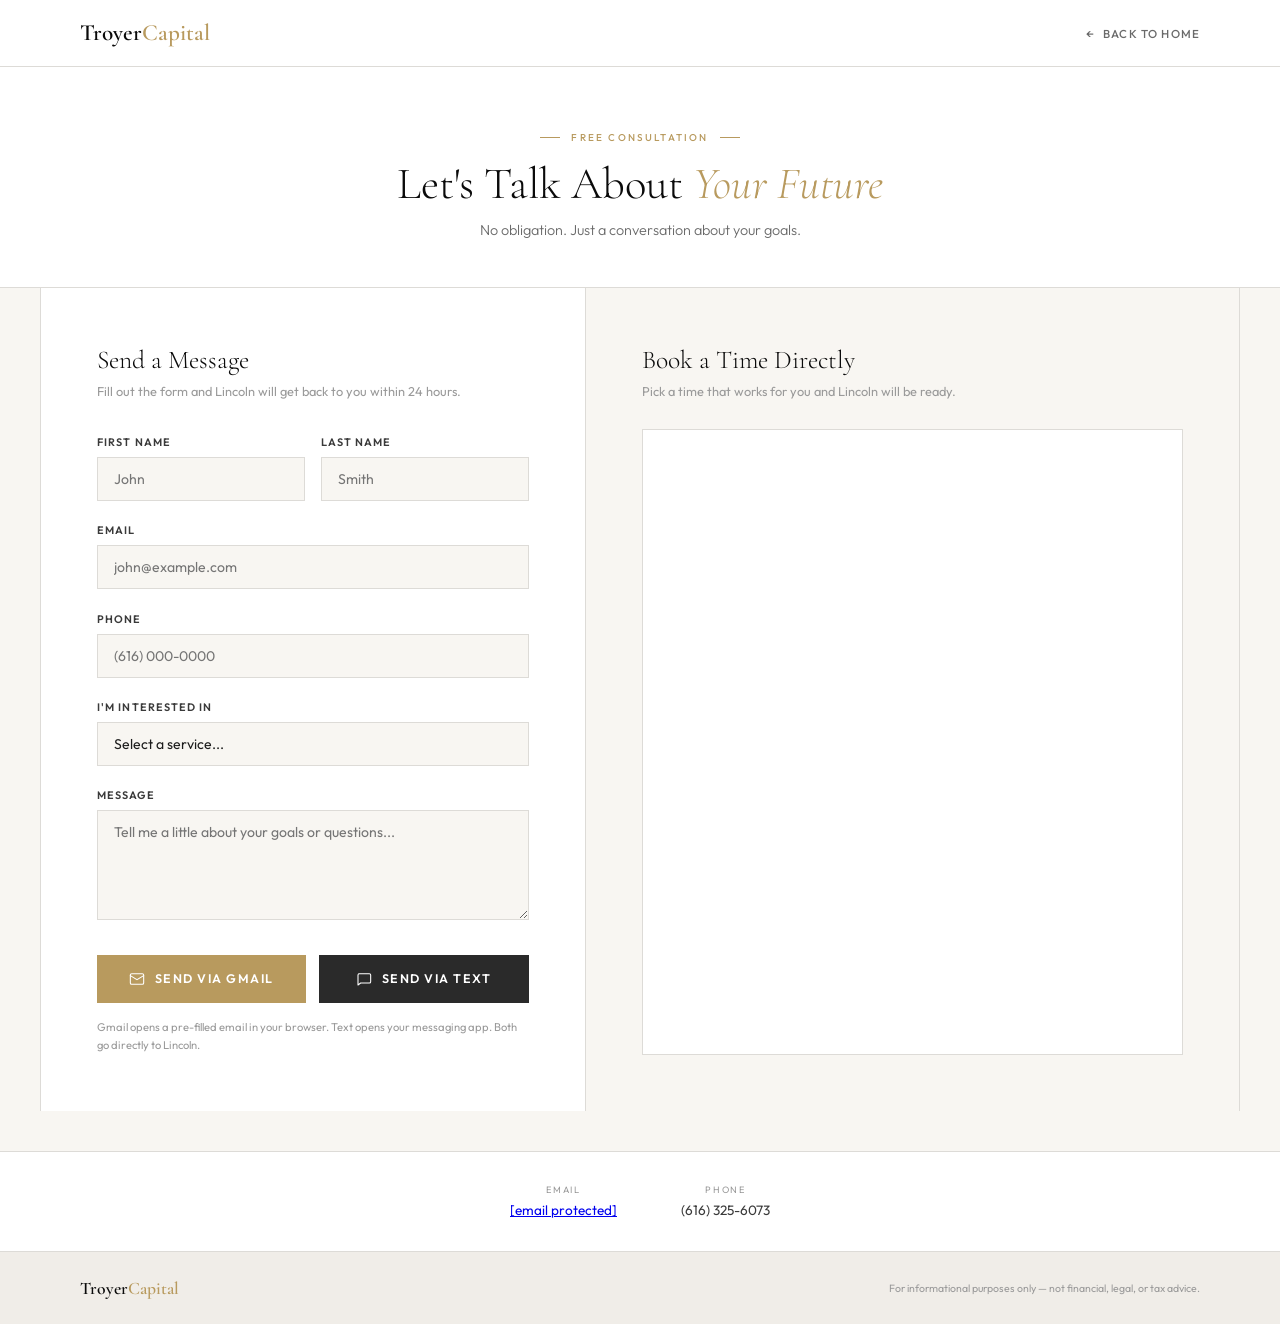
==== booking.html @ 45c7afe8 "Add files via upload" ====
<!DOCTYPE html>
<html lang="en">
<head>
  <meta charset="UTF-8" />
  <meta name="viewport" content="width=device-width, initial-scale=1.0" />
  <title>Book a Consultation | Troyer Capital</title>
  <link href="https://fonts.googleapis.com/css2?family=Cormorant+Garamond:ital,wght@0,300;0,400;0,600;1,300;1,400&family=Outfit:wght@300;400;500;600&display=swap" rel="stylesheet" />
  <style>
    :root {
      --black:  #0a0a0a;
      --ink:    #1c1c1c;
      --dark:   #3a3a3a;
      --mid:    #6a6a6a;
      --light:  #9a9a9a;
      --rule:   #dddbd7;
      --warm:   #f0ede8;
      --cream:  #f8f6f2;
      --white:  #ffffff;
      --gold:   #b89a5e;
      --gold-d: #8a6e3a;
    }
    *, *::before, *::after { box-sizing: border-box; margin: 0; padding: 0; }
    html { scroll-behavior: smooth; }
    body { font-family: 'Outfit', sans-serif; background: var(--cream); color: var(--ink); min-height: 100vh; }

    /* NAV */
    nav {
      display: flex; align-items: center; justify-content: space-between;
      padding: 1.2rem 5rem;
      background: var(--white); border-bottom: 1px solid var(--rule);
    }
    .nav-logo { font-family: 'Cormorant Garamond', serif; font-size: 1.45rem; font-weight: 600; color: var(--black); text-decoration: none; }
    .nav-logo span { color: var(--gold); }
    .nav-back { font-size: 0.72rem; font-weight: 500; letter-spacing: 0.1em; text-transform: uppercase; color: var(--mid); text-decoration: none; display: flex; align-items: center; gap: 0.5rem; transition: color 0.2s; }
    .nav-back:hover { color: var(--gold); }
    .nav-back::before { content: '←'; }

    /* HEADER */
    .page-header {
      text-align: center; padding: 4rem 5rem 3rem;
      border-bottom: 1px solid var(--rule); background: var(--white);
    }
    .page-label { font-size: 0.62rem; font-weight: 500; letter-spacing: 0.22em; text-transform: uppercase; color: var(--gold); margin-bottom: 0.8rem; display: flex; align-items: center; justify-content: center; gap: 0.7rem; }
    .page-label::before, .page-label::after { content: ''; width: 20px; height: 1px; background: var(--gold); }
    h1 { font-family: 'Cormorant Garamond', serif; font-size: clamp(2rem, 3.5vw, 3rem); font-weight: 300; color: var(--black); margin-bottom: 0.6rem; }
    h1 em { font-style: italic; color: var(--gold); }
    .page-sub { font-size: 0.9rem; font-weight: 300; color: var(--mid); }

    /* MAIN LAYOUT */
    .main {
      display: grid; grid-template-columns: 1fr 1.2fr;
      gap: 0; max-width: 1200px; margin: 0 auto;
      border-left: 1px solid var(--rule); border-right: 1px solid var(--rule);
    }

    /* FORM SIDE */
    .form-side {
      padding: 3.5rem; background: var(--white);
      border-right: 1px solid var(--rule);
    }
    .form-heading { font-family: 'Cormorant Garamond', serif; font-size: 1.6rem; font-weight: 300; color: var(--black); margin-bottom: 0.4rem; }
    .form-sub { font-size: 0.8rem; color: var(--light); line-height: 1.7; margin-bottom: 2rem; }

    .form-group { margin-bottom: 1.4rem; }
    .form-group label { display: block; font-size: 0.68rem; font-weight: 600; letter-spacing: 0.1em; text-transform: uppercase; color: var(--dark); margin-bottom: 0.5rem; }
    .form-group input,
    .form-group select,
    .form-group textarea {
      width: 100%; padding: 0.75rem 1rem;
      border: 1px solid var(--rule); background: var(--cream);
      font-family: 'Outfit', sans-serif; font-size: 0.88rem; color: var(--ink);
      outline: none; transition: border-color 0.2s;
      appearance: none;
    }
    .form-group input:focus,
    .form-group select:focus,
    .form-group textarea:focus { border-color: var(--gold); background: var(--white); }
    .form-group textarea { resize: vertical; min-height: 110px; }
    .form-row { display: grid; grid-template-columns: 1fr 1fr; gap: 1rem; }

    .submit-btn {
      width: 100%; padding: 1rem;
      background: var(--gold); color: var(--white);
      font-family: 'Outfit', sans-serif; font-size: 0.78rem;
      font-weight: 600; letter-spacing: 0.12em; text-transform: uppercase;
      border: none; cursor: pointer; transition: background 0.2s;
      margin-top: 0.5rem;
    }
    .submit-btn:hover { background: var(--gold-d); }
    #btn-sms:hover { background: #111 !important; }

    .form-note { font-size: 0.7rem; color: var(--light); margin-top: 1rem; line-height: 1.6; }

    /* SUCCESS STATE */
    .success-msg {
      display: none; text-align: center; padding: 2rem;
      border: 1px solid rgba(184,154,94,0.3); background: rgba(184,154,94,0.05);
    }
    .success-msg .checkmark { font-size: 2rem; color: var(--gold); margin-bottom: 0.8rem; }
    .success-msg h3 { font-family: 'Cormorant Garamond', serif; font-size: 1.4rem; font-weight: 300; color: var(--black); margin-bottom: 0.4rem; }
    .success-msg p { font-size: 0.82rem; color: var(--mid); }

    /* CALENDLY SIDE */
    .calendly-side {
      padding: 3.5rem; background: var(--cream);
      display: flex; flex-direction: column;
    }
    .calendly-heading { font-family: 'Cormorant Garamond', serif; font-size: 1.6rem; font-weight: 300; color: var(--black); margin-bottom: 0.4rem; }
    .calendly-sub { font-size: 0.8rem; color: var(--light); line-height: 1.7; margin-bottom: 1.6rem; }
    .calendly-wrap {
      flex: 1; min-height: 580px;
      border: 1px solid var(--rule); background: var(--white); overflow: hidden;
    }
    .calendly-wrap iframe { width: 100%; height: 100%; min-height: 580px; border: none; }

    /* DIVIDER */
    .or-divider {
      display: flex; align-items: center; gap: 1rem;
      margin: 1.4rem 0; color: var(--light); font-size: 0.72rem; letter-spacing: 0.1em; text-transform: uppercase;
    }
    .or-divider::before, .or-divider::after { content: ''; flex: 1; height: 1px; background: var(--rule); }

    /* CONTACT STRIP */
    .contact-strip {
      margin-top: 2.5rem; padding-top: 2rem; border-top: 1px solid var(--rule);
      display: flex; justify-content: center; gap: 4rem; flex-wrap: wrap;
      background: var(--white); padding: 2rem 5rem;
      border-top: 1px solid var(--rule);
    }
    .c-item { text-align: center; }
    .c-label { font-size: 0.58rem; letter-spacing: 0.18em; text-transform: uppercase; color: var(--light); margin-bottom: 0.4rem; }
    .c-val { font-size: 0.85rem; color: var(--dark); }

    /* FOOTER */
    footer { background: var(--warm); border-top: 1px solid var(--rule); padding: 1.6rem 5rem; display: flex; align-items: center; justify-content: space-between; }
    .f-logo { font-family: 'Cormorant Garamond', serif; font-size: 1.1rem; font-weight: 600; color: var(--black); }
    .f-logo span { color: var(--gold); }
    .f-note { font-size: 0.66rem; color: var(--light); }

    /* RESPONSIVE */
    @media (max-width: 860px) {
      nav, footer { padding: 1.2rem 2rem; }
      .page-header { padding: 3rem 2rem 2rem; }
      .main { grid-template-columns: 1fr; }
      .form-side { border-right: none; border-bottom: 1px solid var(--rule); padding: 2.5rem 2rem; }
      .calendly-side { padding: 2.5rem 2rem; }
      .form-row { grid-template-columns: 1fr; }
      .contact-strip { padding: 2rem; gap: 2rem; }
    }
  </style>
</head>
<body>

  <!-- NAV -->
  <nav>
    <a href="index.html" class="nav-logo">Troyer<span>Capital</span></a>
    <a href="index.html" class="nav-back">Back to Home</a>
  </nav>

  <!-- HEADER -->
  <div class="page-header">
    <div class="page-label">Free Consultation</div>
    <h1>Let's Talk About <em>Your Future</em></h1>
    <p class="page-sub">No obligation. Just a conversation about your goals.</p>
  </div>

  <!-- MAIN -->
  <div class="main">

    <!-- FORM -->
    <div class="form-side">
      <div class="form-heading">Send a Message</div>
      <p class="form-sub">Fill out the form and Lincoln will get back to you within 24 hours.</p>

      <form id="contact-form">
        <div class="form-row">
          <div class="form-group">
            <label>First Name</label>
            <input type="text" name="first_name" placeholder="John" required />
          </div>
          <div class="form-group">
            <label>Last Name</label>
            <input type="text" name="last_name" placeholder="Smith" required />
          </div>
        </div>
        <div class="form-group">
          <label>Email</label>
          <input type="email" name="email" placeholder="john@example.com" required />
        </div>
        <div class="form-group">
          <label>Phone</label>
          <input type="tel" name="phone" placeholder="(616) 000-0000" />
        </div>
        <div class="form-group">
          <label>I'm interested in</label>
          <select name="interest">
            <option value="">Select a service...</option>
            <option>Life Insurance</option>
            <option>Wealth Accumulation</option>
            <option>Retirement Planning</option>
            <option>Fixed Indexed Annuity</option>
            <option>Real Estate</option>
            <option>Debt Management</option>
            <option>Million Dollar Baby / College Fund</option>
            <option>Business Solutions</option>
            <option>Not sure yet</option>
          </select>
        </div>
        <div class="form-group">
          <label>Message</label>
          <textarea name="message" placeholder="Tell me a little about your goals or questions..."></textarea>
        </div>
        <div style="display:grid;grid-template-columns:1fr 1fr;gap:0.8rem;margin-top:0.5rem;">
          <button type="button" id="btn-gmail" class="submit-btn" style="display:flex;align-items:center;justify-content:center;gap:0.6rem;">
            <svg width="16" height="16" viewBox="0 0 24 24" fill="none" xmlns="http://www.w3.org/2000/svg"><rect x="2" y="4" width="20" height="16" rx="2" stroke="white" stroke-width="1.6"/><path d="M2 7L12 13L22 7" stroke="white" stroke-width="1.6" stroke-linecap="round"/></svg>
            Send via Gmail
          </button>
          <button type="button" id="btn-sms" class="submit-btn" style="display:flex;align-items:center;justify-content:center;gap:0.6rem;background:#2a2a2a;">
            <svg width="16" height="16" viewBox="0 0 24 24" fill="none" xmlns="http://www.w3.org/2000/svg"><path d="M4 4h16a2 2 0 0 1 2 2v10a2 2 0 0 1-2 2H7l-4 3V6a2 2 0 0 1 2-2z" stroke="white" stroke-width="1.6" stroke-linejoin="round"/></svg>
            Send via Text
          </button>
        </div>
        <p class="form-note">Gmail opens a pre-filled email in your browser. Text opens your messaging app. Both go directly to Lincoln.</p>
      </form>

      <div class="success-msg" id="success">
        <div class="checkmark">✓</div>
        <h3>Message Sent!</h3>
        <p>Thanks for reaching out. Lincoln will be in touch within 24 hours.</p>
      </div>
    </div>

    <!-- CALENDLY -->
    <div class="calendly-side">
      <div class="calendly-heading">Book a Time Directly</div>
      <p class="calendly-sub">Pick a time that works for you and Lincoln will be ready.</p>
      <div class="calendly-wrap">
        <iframe
          src="https://calendly.com/troyerlincoln/meeting-with-lincoln?embed_domain=troyerlincoln-create.github.io&embed_type=Inline&hide_event_type_details=1&hide_gdpr_banner=1"
          title="Schedule a meeting with Lincoln Troyer">
        </iframe>
      </div>
    </div>

  </div>

  <!-- CONTACT STRIP -->
  <div class="contact-strip">
    <div class="c-item"><div class="c-label">Email</div><div class="c-val"><a href="/cdn-cgi/l/email-protection" class="__cf_email__" data-cfemail="cc98bea3b5a9bea0a5a2afa3a0a28caba1ada5a0e2afa3a1">[email&#160;protected]</a></div></div>
    <div class="c-item"><div class="c-label">Phone</div><div class="c-val">(616) 325-6073</div></div>
  </div>

  <!-- FOOTER -->
  <footer>
    <div class="f-logo">Troyer<span>Capital</span></div>
    <p class="f-note">For informational purposes only — not financial, legal, or tax advice.</p>
  </footer>

  <script data-cfasync="false" src="/cdn-cgi/scripts/5c5dd728/cloudflare-static/email-decode.min.js"></script><script>
    document.getElementById('contact-form').addEventListener('submit', function(e) {
      e.preventDefault();
      const form = this;
      const data = new FormData(form);

      // Send via Formspree — replace YOUR_FORM_ID below after signing up at formspree.io
      fetch('https://formspree.io/f/YOUR_FORM_ID', {
        method: 'POST',
        body: data,
        headers: { 'Accept': 'application/json' }
      }).then(res => {
        if (res.ok) {
          form.style.display = 'none';
          document.getElementById('success').style.display = 'block';
        } else {
          // Fallback: open email client if form service not set up
          const name = data.get('first_name') + ' ' + data.get('last_name');
          const email = data.get('email');
          const phone = data.get('phone') || 'Not provided';
          const interest = data.get('interest') || 'Not specified';
          const message = data.get('message') || '';
          const body = `Name: ${name}%0AEmail: ${email}%0APhone: ${phone}%0AInterest: ${interest}%0A%0AMessage:%0A${message}`;
          window.location.href = `mailto:Troyerlincoln@gmail.com?subject=Consultation Request from ${name}&body=${body}`;
        }
      }).catch(() => {
        // Fallback to mailto
        const name = data.get('first_name') + ' ' + data.get('last_name');
        const email = data.get('email');
        const phone = data.get('phone') || 'Not provided';
        const interest = data.get('interest') || 'Not specified';
        const message = data.get('message') || '';
        const body = `Name: ${name}%0AEmail: ${email}%0AP
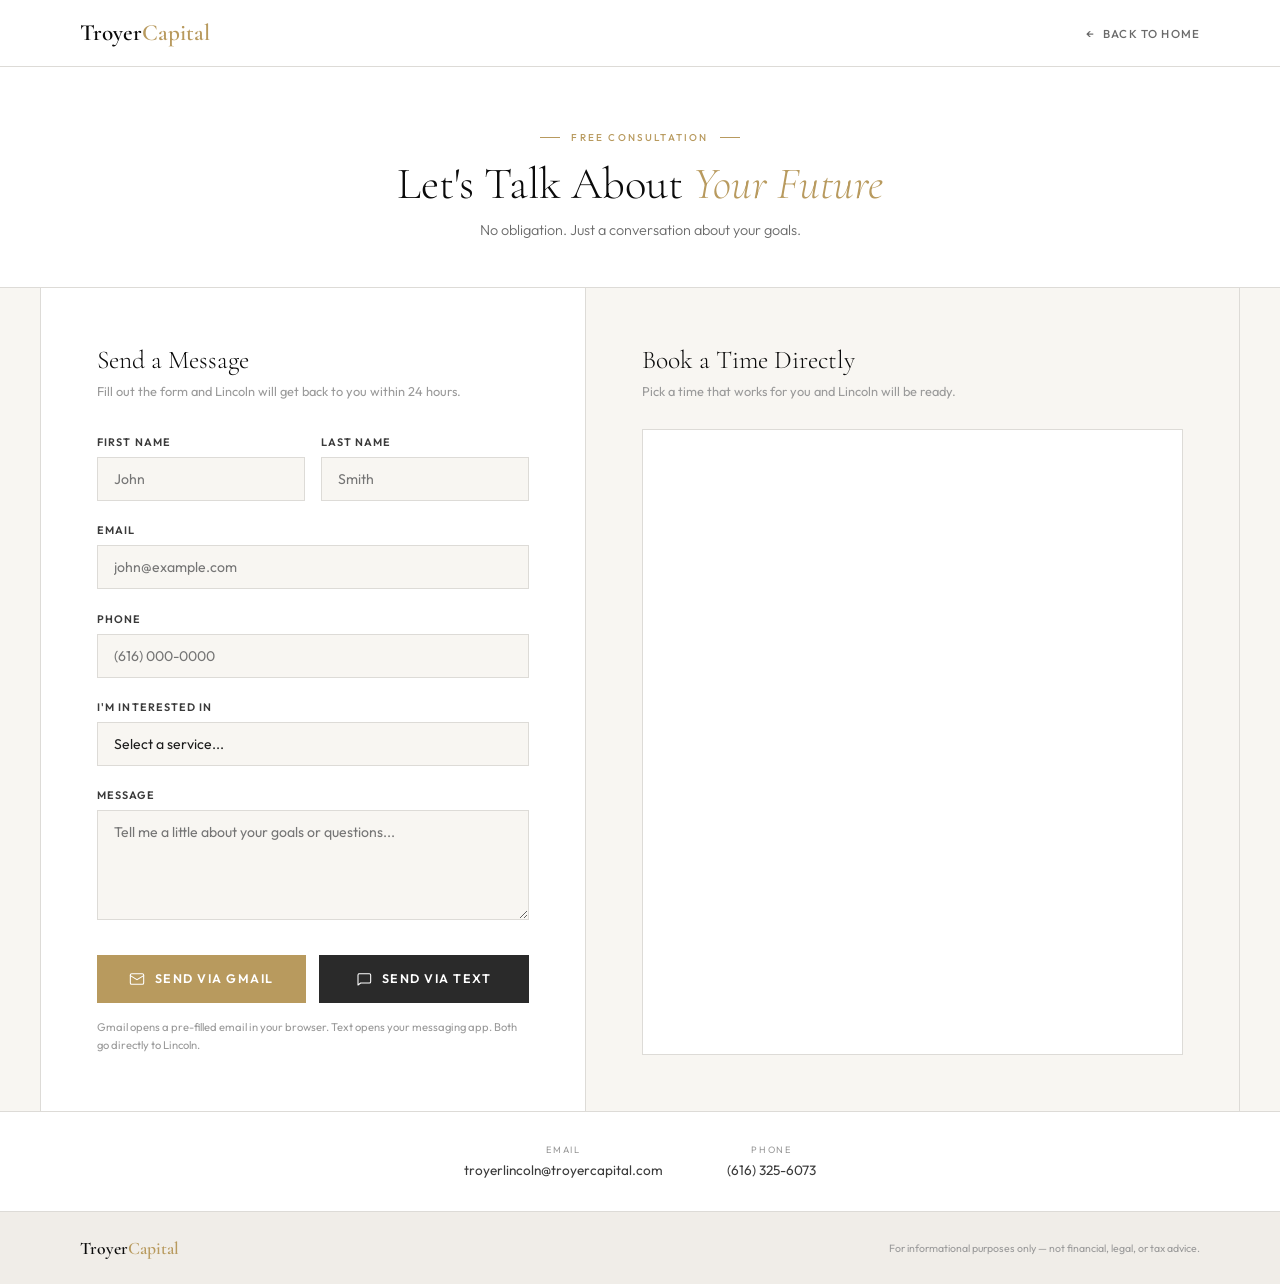
==== commit 89c452dd: "Add files via upload" ====
--- a/booking.html
+++ b/booking.html
@@ -87,6 +87,7 @@
       margin-top: 0.5rem;
     }
     .submit-btn:hover { background: var(--gold-d); }
+    #btn-sms { background: #2a2a2a; }
     #btn-sms:hover { background: #111 !important; }
 
     .form-note { font-size: 0.7rem; color: var(--light); margin-top: 1rem; line-height: 1.6; }
@@ -113,16 +114,8 @@
     }
     .calendly-wrap iframe { width: 100%; height: 100%; min-height: 580px; border: none; }
 
-    /* DIVIDER */
-    .or-divider {
-      display: flex; align-items: center; gap: 1rem;
-      margin: 1.4rem 0; color: var(--light); font-size: 0.72rem; letter-spacing: 0.1em; text-transform: uppercase;
-    }
-    .or-divider::before, .or-divider::after { content: ''; flex: 1; height: 1px; background: var(--rule); }
-
     /* CONTACT STRIP */
     .contact-strip {
-      margin-top: 2.5rem; padding-top: 2rem; border-top: 1px solid var(--rule);
       display: flex; justify-content: center; gap: 4rem; flex-wrap: wrap;
       background: var(--white); padding: 2rem 5rem;
       border-top: 1px solid var(--rule);
@@ -130,6 +123,8 @@
     .c-item { text-align: center; }
     .c-label { font-size: 0.58rem; letter-spacing: 0.18em; text-transform: uppercase; color: var(--light); margin-bottom: 0.4rem; }
     .c-val { font-size: 0.85rem; color: var(--dark); }
+    .c-val a { color: var(--dark); text-decoration: none; }
+    .c-val a:hover { color: var(--gold); }
 
     /* FOOTER */
     footer { background: var(--warm); border-top: 1px solid var(--rule); padding: 1.6rem 5rem; display: flex; align-items: center; justify-content: space-between; }
@@ -212,11 +207,11 @@
         </div>
         <div style="display:grid;grid-template-columns:1fr 1fr;gap:0.8rem;margin-top:0.5rem;">
           <button type="button" id="btn-gmail" class="submit-btn" style="display:flex;align-items:center;justify-content:center;gap:0.6rem;">
-            <svg width="16" height="16" viewBox="0 0 24 24" fill="none" xmlns="http://www.w3.org/2000/svg"><rect x="2" y="4" width="20" height="16" rx="2" stroke="white" stroke-width="1.6"/><path d="M2 7L12 13L22 7" stroke="white" stroke-width="1.6" stroke-linecap="round"/></svg>
+            <svg width="16" height="16" viewBox="0 0 24 24" fill="none"><rect x="2" y="4" width="20" height="16" rx="2" stroke="white" stroke-width="1.6"/><path d="M2 7L12 13L22 7" stroke="white" stroke-width="1.6" stroke-linecap="round"/></svg>
             Send via Gmail
           </button>
-          <button type="button" id="btn-sms" class="submit-btn" style="display:flex;align-items:center;justify-content:center;gap:0.6rem;background:#2a2a2a;">
-            <svg width="16" height="16" viewBox="0 0 24 24" fill="none" xmlns="http://www.w3.org/2000/svg"><path d="M4 4h16a2 2 0 0 1 2 2v10a2 2 0 0 1-2 2H7l-4 3V6a2 2 0 0 1 2-2z" stroke="white" stroke-width="1.6" stroke-linejoin="round"/></svg>
+          <button type="button" id="btn-sms" class="submit-btn" style="display:flex;align-items:center;justify-content:center;gap:0.6rem;">
+            <svg width="16" height="16" viewBox="0 0 24 24" fill="none"><path d="M4 4h16a2 2 0 0 1 2 2v10a2 2 0 0 1-2 2H7l-4 3V6a2 2 0 0 1 2-2z" stroke="white" stroke-width="1.6" stroke-linejoin="round"/></svg>
             Send via Text
           </button>
         </div>
@@ -236,7 +231,7 @@
       <p class="calendly-sub">Pick a time that works for you and Lincoln will be ready.</p>
       <div class="calendly-wrap">
         <iframe
-          src="https://calendly.com/troyerlincoln/meeting-with-lincoln?embed_domain=troyerlincoln-create.github.io&embed_type=Inline&hide_event_type_details=1&hide_gdpr_banner=1"
+          src="https://calendly.com/troyerlincoln/meeting-with-lincoln?embed_domain=troyercapital.com&embed_type=Inline&hide_event_type_details=1&hide_gdpr_banner=1"
           title="Schedule a meeting with Lincoln Troyer">
         </iframe>
       </div>
@@ -246,7 +241,7 @@
 
   <!-- CONTACT STRIP -->
   <div class="contact-strip">
-    <div class="c-item"><div class="c-label">Email</div><div class="c-val"><a href="/cdn-cgi/l/email-protection" class="__cf_email__" data-cfemail="cc98bea3b5a9bea0a5a2afa3a0a28caba1ada5a0e2afa3a1">[email&#160;protected]</a></div></div>
+    <div class="c-item"><div class="c-label">Email</div><div class="c-val"><a href="mailto:troyerlincoln@troyercapital.com">troyerlincoln@troyercapital.com</a></div></div>
     <div class="c-item"><div class="c-label">Phone</div><div class="c-val">(616) 325-6073</div></div>
   </div>
 
@@ -256,36 +251,43 @@
     <p class="f-note">For informational purposes only — not financial, legal, or tax advice.</p>
   </footer>
 
-  <script data-cfasync="false" src="/cdn-cgi/scripts/5c5dd728/cloudflare-static/email-decode.min.js"></script><script>
-    document.getElementById('contact-form').addEventListener('submit', function(e) {
-      e.preventDefault();
-      const form = this;
-      const data = new FormData(form);
-
-      // Send via Formspree — replace YOUR_FORM_ID below after signing up at formspree.io
-      fetch('https://formspree.io/f/YOUR_FORM_ID', {
-        method: 'POST',
-        body: data,
-        headers: { 'Accept': 'application/json' }
-      }).then(res => {
-        if (res.ok) {
-          form.style.display = 'none';
-          document.getElementById('success').style.display = 'block';
-        } else {
-          // Fallback: open email client if form service not set up
-          const name = data.get('first_name') + ' ' + data.get('last_name');
-          const email = data.get('email');
-          const phone = data.get('phone') || 'Not provided';
-          const interest = data.get('interest') || 'Not specified';
-          const message = data.get('message') || '';
-          const body = `Name: ${name}%0AEmail: ${email}%0APhone: ${phone}%0AInterest: ${interest}%0A%0AMessage:%0A${message}`;
-          window.location.href = `mailto:Troyerlincoln@gmail.com?subject=Consultation Request from ${name}&body=${body}`;
-        }
-      }).catch(() => {
-        // Fallback to mailto
-        const name = data.get('first_name') + ' ' + data.get('last_name');
-        const email = data.get('email');
-        const phone = data.get('phone') || 'Not provided';
-        const interest = data.get('interest') || 'Not specified';
-        const message = data.get('message') || '';
-        const body = `Name: ${name}%0AEmail: ${email}%0AP+  <script>
+    const LINCOLN_EMAIL = 'troyerlincoln@troyercapital.com';
+    const LINCOLN_PHONE = '6163256073';
+
+    function getFormData() {
+      const data = new FormData(document.getElementById('contact-form'));
+      return {
+        name: (data.get('first_name') + ' ' + data.get('last_name')).trim(),
+        email: data.get('email') || '',
+        phone: data.get('phone') || 'Not provided',
+        interest: data.get('interest') || 'Not specified',
+        message: data.get('message') || ''
+      };
+    }
+
+    document.getElementById('btn-gmail').addEventListener('click', function () {
+      const f = getFormData();
+      if (!f.name || !f.email) { alert('Please fill in your name and email first.'); return; }
+      const subject = encodeURIComponent('Consultation Request from ' + f.name);
+      const body = encodeURIComponent(
+        'Name: ' + f.name + '\n' +
+        'Email: ' + f.email + '\n' +
+        'Phone: ' + f.phone + '\n' +
+        'Interest: ' + f.interest + '\n\n' +
+        'Message:\n' + f.message
+      );
+      window.open('https://mail.google.com/mail/?view=cm&to=' + LINCOLN_EMAIL + '&su=' + subject + '&body=' + body, '_blank');
+    });
+
+    document.getElementById('btn-sms').addEventListener('click', function () {
+      const f = getFormData();
+      const body = encodeURIComponent(
+        'Hi Lincoln, I\'m ' + f.name + '. I\'m interested in ' + f.interest + '.\n' +
+        (f.message ? f.message : '') + '\n\nBest way to reach me: ' + f.email
+      );
+      window.location.href = 'sms:' + LINCOLN_PHONE + '&body=' + body;
+    });
+  </script>
+</body>
+</html>
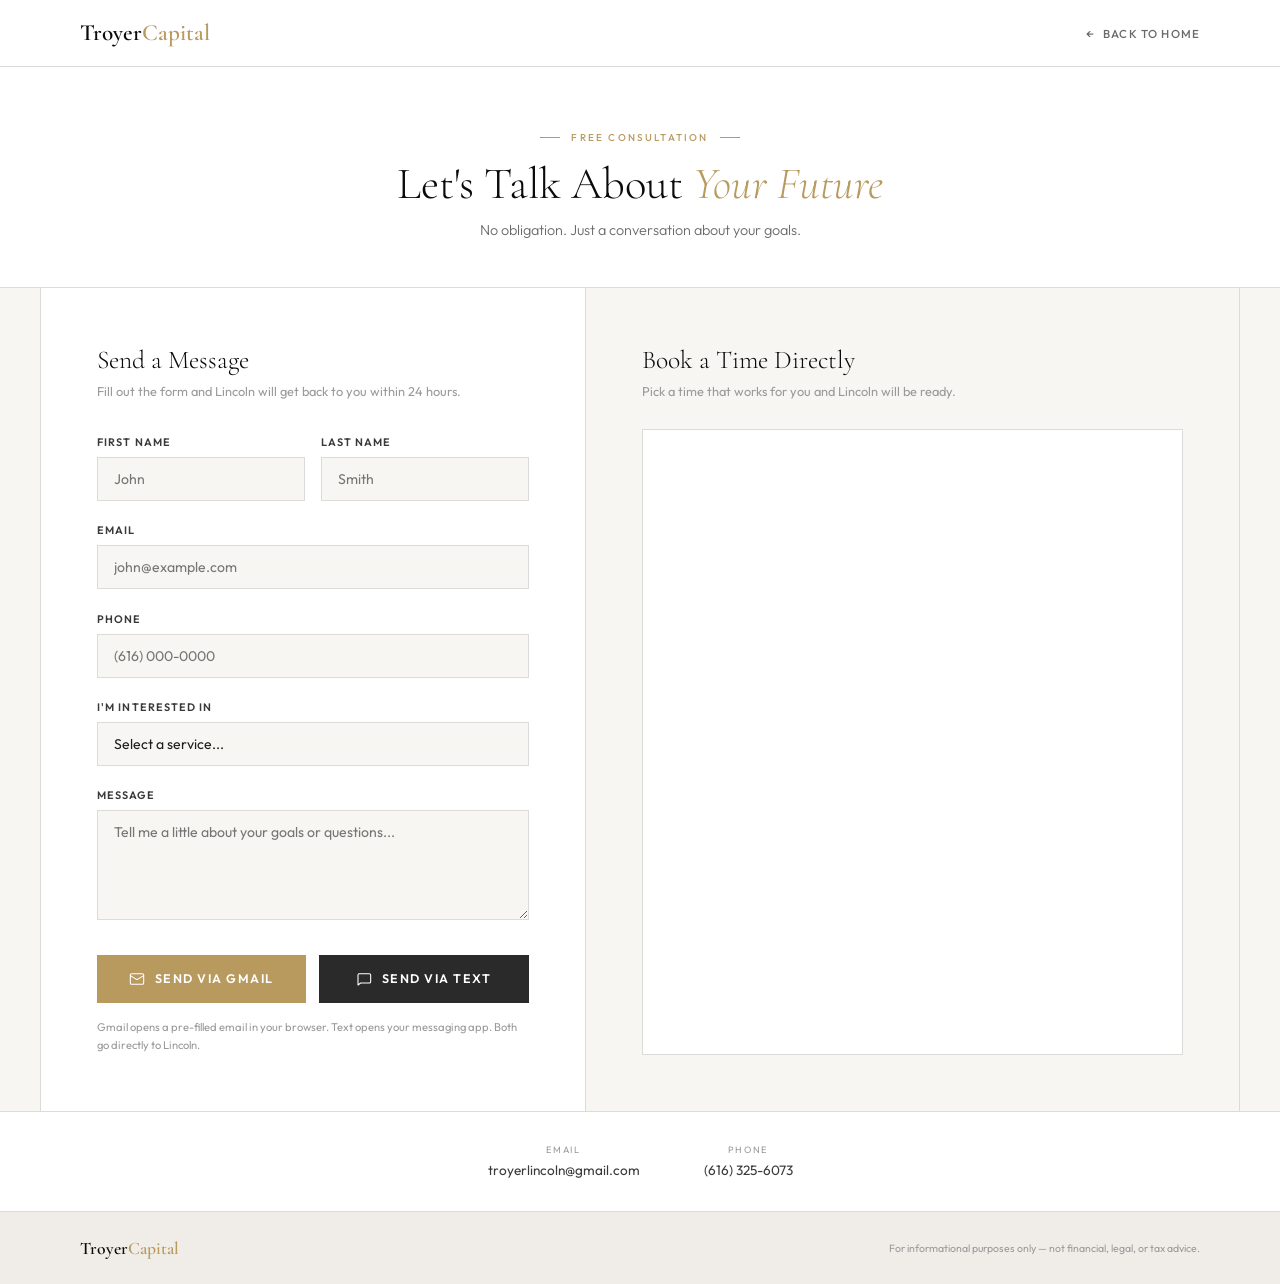
==== commit 8ccf947b: "Add files via upload" ====
--- a/booking.html
+++ b/booking.html
@@ -241,7 +241,7 @@
 
   <!-- CONTACT STRIP -->
   <div class="contact-strip">
-    <div class="c-item"><div class="c-label">Email</div><div class="c-val"><a href="mailto:troyerlincoln@troyercapital.com">troyerlincoln@troyercapital.com</a></div></div>
+    <div class="c-item"><div class="c-label">Email</div><div class="c-val"><a href="mailto:troyerlincoln@gmail.com">troyerlincoln@gmail.com</a></div></div>
     <div class="c-item"><div class="c-label">Phone</div><div class="c-val">(616) 325-6073</div></div>
   </div>
 
@@ -252,7 +252,7 @@
   </footer>
 
   <script>
-    const LINCOLN_EMAIL = 'troyerlincoln@troyercapital.com';
+    const LINCOLN_EMAIL = 'troyerlincoln@gmail.com';
     const LINCOLN_PHONE = '6163256073';
 
     function getFormData() {
@@ -283,11 +283,4 @@
     document.getElementById('btn-sms').addEventListener('click', function () {
       const f = getFormData();
       const body = encodeURIComponent(
-        'Hi Lincoln, I\'m ' + f.name + '. I\'m interested in ' + f.interest + '.\n' +
-        (f.message ? f.message : '') + '\n\nBest way to reach me: ' + f.email
-      );
-      window.location.href = 'sms:' + LINCOLN_PHONE + '&body=' + body;
-    });
-  </script>
-</body>
-</html>
+        'Hi L
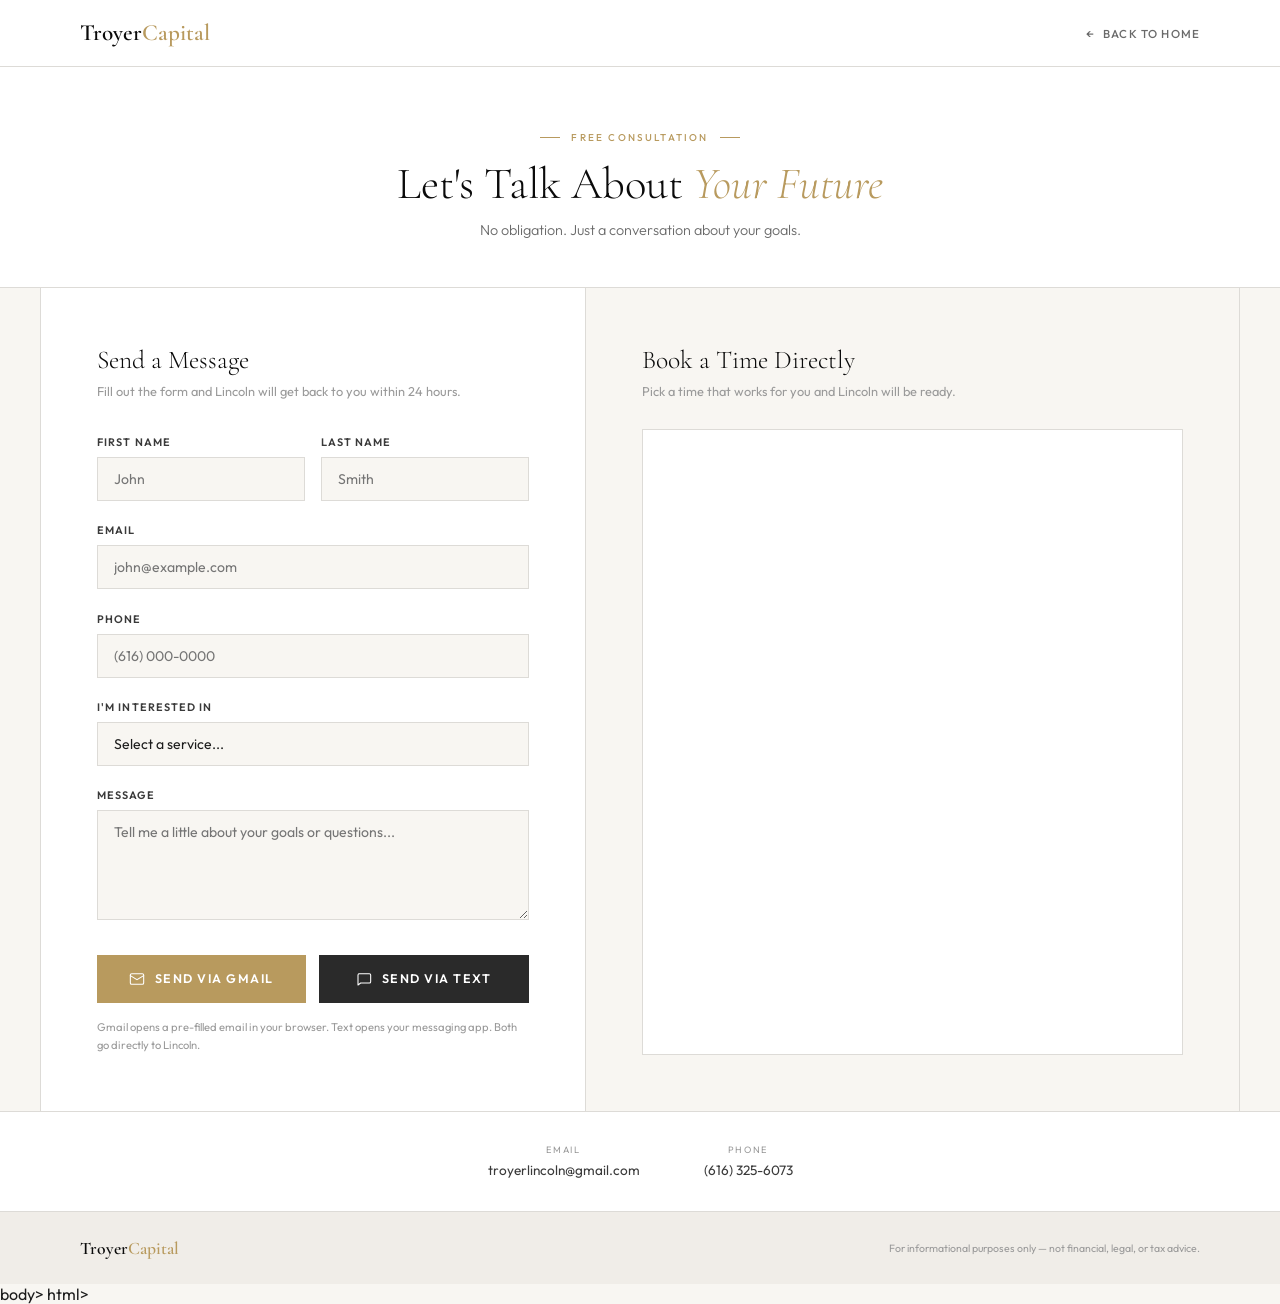
==== commit 6f0d41aa: "Fix Send via Gmail and Send via Text buttons - complete broken script" ====
--- a/booking.html
+++ b/booking.html
@@ -251,7 +251,54 @@
     <p class="f-note">For informational purposes only — not financial, legal, or tax advice.</p>
   </footer>
 
-  <script>
+<script>
+      const LINCOLN_EMAIL = 'troyerlincoln@gmail.com';
+      const LINCOLN_PHONE = '6163256073';
+
+      function getFormData() {
+              const data = new FormData(document.getElementById('contact-form'));
+              return {
+                        name: (data.get('first_name') + ' ' + data.get('last_name')).trim(),
+                        email: data.get('email') || '',
+                        phone: data.get('phone') || 'Not provided',
+                        interest: data.get('interest') || 'Not specified',
+                        message: data.get('message') || ''
+              };
+      }
+
+      document.getElementById('btn-gmail').addEventListener('click', function () {
+              const f = getFormData();
+              if (!f.name || !f.email) { alert('Please fill in your name and email first.'); return; }
+              const subject = encodeURIComponent('Consultation Request from ' + f.name);
+              const body = encodeURIComponent(
+                        'Name: ' + f.name + '\n' +
+                        'Email: ' + f.email + '\n' +
+                        'Phone: ' + f.phone + '\n' +
+                        'Interest: ' + f.interest + '\n\n' +
+                        'Message:\n' + f.message
+                      );
+              window.open('https://mail.google.com/mail/?view=cm&fs=1&to=' + encodeURIComponent(LINCOLN_EMAIL) + '&su=' + subject + '&body=' + body, '_blank');
+              document.getElementById('contact-form').style.display = 'none';
+              document.getElementById('success').style.display = 'block';
+      });
+
+      document.getElementById('btn-sms').addEventListener('click', function () {
+              const f = getFormData();
+              if (!f.name) { alert('Please fill in your name first.'); return; }
+              const body = encodeURIComponent(
+                        'Hi Lincoln, I found you through TroyerCapital.com.\n' +
+                        'Name: ' + f.name + '\n' +
+                        'Interest: ' + f.interest + '\n' +
+                        (f.message ? 'Message: ' + f.message : '')
+                      );
+              window.open('sms:' + LINCOLN_PHONE + '?body=' + body, '_blank');
+              document.getElementById('contact-form').style.display = 'none';
+              document.getElementById('success').style.display = 'block';
+      });
+</script>
+</body>body>
+</html>html>
+</script>  <script>
     const LINCOLN_EMAIL = 'troyerlincoln@gmail.com';
     const LINCOLN_PHONE = '6163256073';
 
@@ -277,10 +324,4 @@
         'Interest: ' + f.interest + '\n\n' +
         'Message:\n' + f.message
       );
-      window.open('https://mail.google.com/mail/?view=cm&to=' + LINCOLN_EMAIL + '&su=' + subject + '&body=' + body, '_blank');
-    });
-
-    document.getElementById('btn-sms').addEventListener('click', function () {
-      const f = getFormData();
-      const body = encodeURIComponent(
-        'Hi L+      window.open('https://mail.google.com/mail
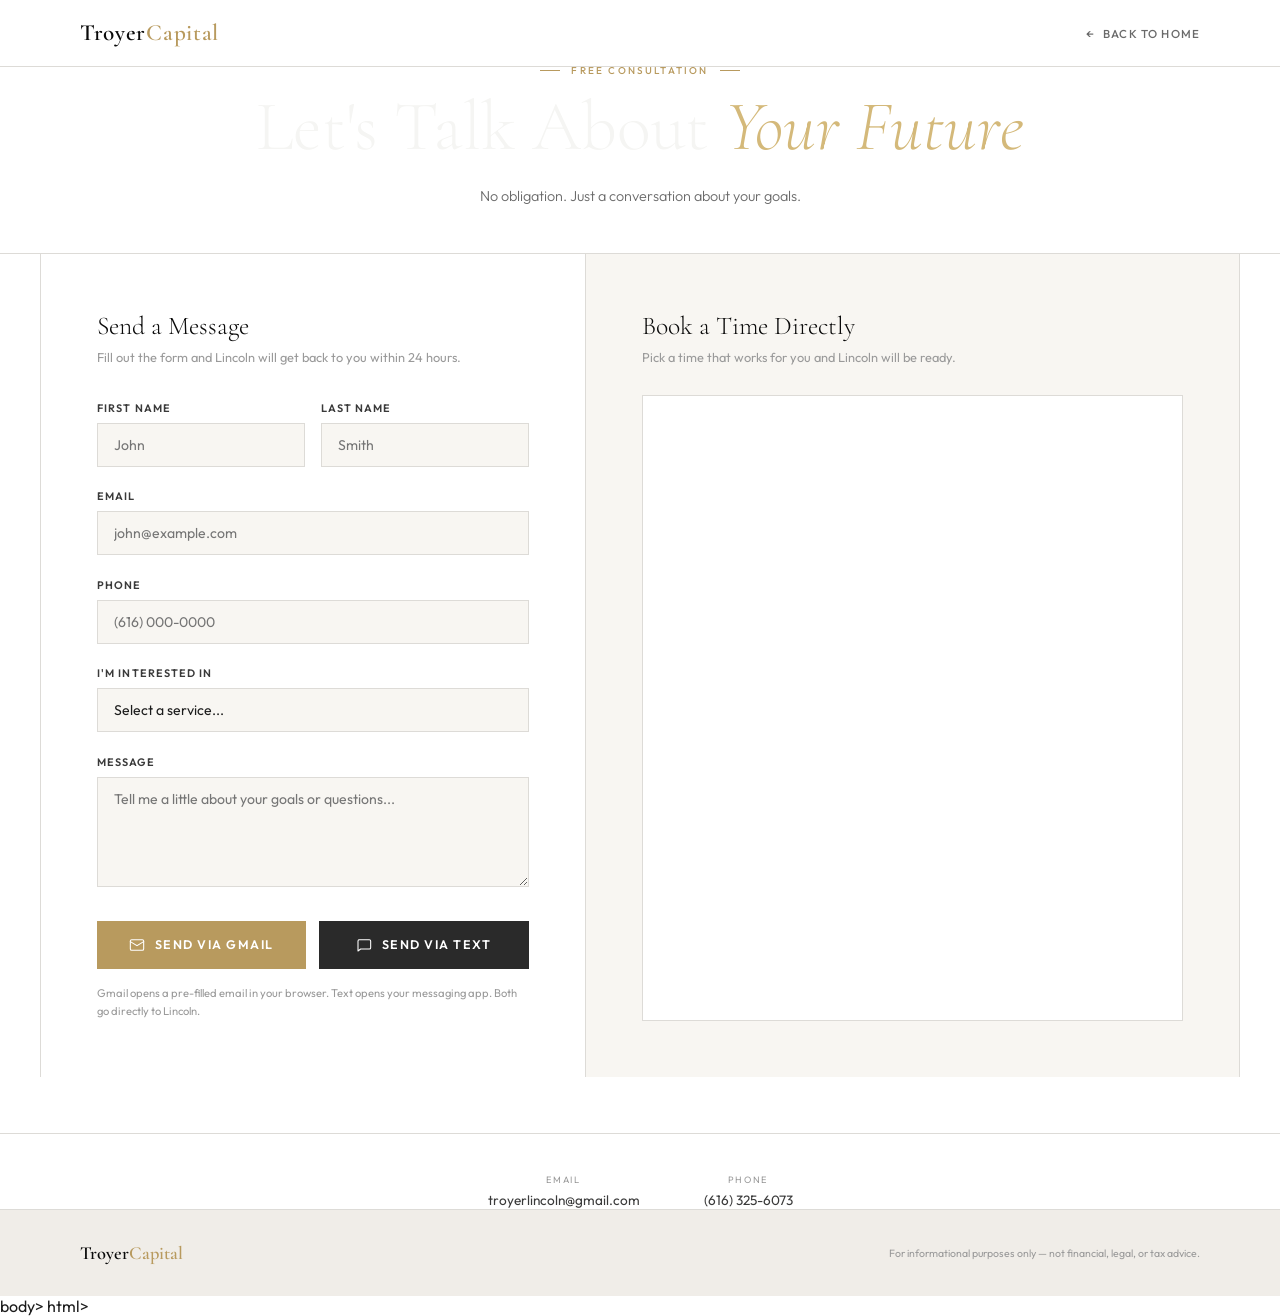
==== commit 9265af78: "Remove embedded CSS; import styles.css" ====
--- a/booking.html
+++ b/booking.html
@@ -5,144 +5,8 @@
   <meta name="viewport" content="width=device-width, initial-scale=1.0" />
   <title>Book a Consultation | Troyer Capital</title>
   <link href="https://fonts.googleapis.com/css2?family=Cormorant+Garamond:ital,wght@0,300;0,400;0,600;1,300;1,400&family=Outfit:wght@300;400;500;600&display=swap" rel="stylesheet" />
-  <style>
-    :root {
-      --black:  #0a0a0a;
-      --ink:    #1c1c1c;
-      --dark:   #3a3a3a;
-      --mid:    #6a6a6a;
-      --light:  #9a9a9a;
-      --rule:   #dddbd7;
-      --warm:   #f0ede8;
-      --cream:  #f8f6f2;
-      --white:  #ffffff;
-      --gold:   #b89a5e;
-      --gold-d: #8a6e3a;
-    }
-    *, *::before, *::after { box-sizing: border-box; margin: 0; padding: 0; }
-    html { scroll-behavior: smooth; }
-    body { font-family: 'Outfit', sans-serif; background: var(--cream); color: var(--ink); min-height: 100vh; }
-
-    /* NAV */
-    nav {
-      display: flex; align-items: center; justify-content: space-between;
-      padding: 1.2rem 5rem;
-      background: var(--white); border-bottom: 1px solid var(--rule);
-    }
-    .nav-logo { font-family: 'Cormorant Garamond', serif; font-size: 1.45rem; font-weight: 600; color: var(--black); text-decoration: none; }
-    .nav-logo span { color: var(--gold); }
-    .nav-back { font-size: 0.72rem; font-weight: 500; letter-spacing: 0.1em; text-transform: uppercase; color: var(--mid); text-decoration: none; display: flex; align-items: center; gap: 0.5rem; transition: color 0.2s; }
-    .nav-back:hover { color: var(--gold); }
-    .nav-back::before { content: '←'; }
-
-    /* HEADER */
-    .page-header {
-      text-align: center; padding: 4rem 5rem 3rem;
-      border-bottom: 1px solid var(--rule); background: var(--white);
-    }
-    .page-label { font-size: 0.62rem; font-weight: 500; letter-spacing: 0.22em; text-transform: uppercase; color: var(--gold); margin-bottom: 0.8rem; display: flex; align-items: center; justify-content: center; gap: 0.7rem; }
-    .page-label::before, .page-label::after { content: ''; width: 20px; height: 1px; background: var(--gold); }
-    h1 { font-family: 'Cormorant Garamond', serif; font-size: clamp(2rem, 3.5vw, 3rem); font-weight: 300; color: var(--black); margin-bottom: 0.6rem; }
-    h1 em { font-style: italic; color: var(--gold); }
-    .page-sub { font-size: 0.9rem; font-weight: 300; color: var(--mid); }
-
-    /* MAIN LAYOUT */
-    .main {
-      display: grid; grid-template-columns: 1fr 1.2fr;
-      gap: 0; max-width: 1200px; margin: 0 auto;
-      border-left: 1px solid var(--rule); border-right: 1px solid var(--rule);
-    }
-
-    /* FORM SIDE */
-    .form-side {
-      padding: 3.5rem; background: var(--white);
-      border-right: 1px solid var(--rule);
-    }
-    .form-heading { font-family: 'Cormorant Garamond', serif; font-size: 1.6rem; font-weight: 300; color: var(--black); margin-bottom: 0.4rem; }
-    .form-sub { font-size: 0.8rem; color: var(--light); line-height: 1.7; margin-bottom: 2rem; }
-
-    .form-group { margin-bottom: 1.4rem; }
-    .form-group label { display: block; font-size: 0.68rem; font-weight: 600; letter-spacing: 0.1em; text-transform: uppercase; color: var(--dark); margin-bottom: 0.5rem; }
-    .form-group input,
-    .form-group select,
-    .form-group textarea {
-      width: 100%; padding: 0.75rem 1rem;
-      border: 1px solid var(--rule); background: var(--cream);
-      font-family: 'Outfit', sans-serif; font-size: 0.88rem; color: var(--ink);
-      outline: none; transition: border-color 0.2s;
-      appearance: none;
-    }
-    .form-group input:focus,
-    .form-group select:focus,
-    .form-group textarea:focus { border-color: var(--gold); background: var(--white); }
-    .form-group textarea { resize: vertical; min-height: 110px; }
-    .form-row { display: grid; grid-template-columns: 1fr 1fr; gap: 1rem; }
-
-    .submit-btn {
-      width: 100%; padding: 1rem;
-      background: var(--gold); color: var(--white);
-      font-family: 'Outfit', sans-serif; font-size: 0.78rem;
-      font-weight: 600; letter-spacing: 0.12em; text-transform: uppercase;
-      border: none; cursor: pointer; transition: background 0.2s;
-      margin-top: 0.5rem;
-    }
-    .submit-btn:hover { background: var(--gold-d); }
-    #btn-sms { background: #2a2a2a; }
-    #btn-sms:hover { background: #111 !important; }
-
-    .form-note { font-size: 0.7rem; color: var(--light); margin-top: 1rem; line-height: 1.6; }
-
-    /* SUCCESS STATE */
-    .success-msg {
-      display: none; text-align: center; padding: 2rem;
-      border: 1px solid rgba(184,154,94,0.3); background: rgba(184,154,94,0.05);
-    }
-    .success-msg .checkmark { font-size: 2rem; color: var(--gold); margin-bottom: 0.8rem; }
-    .success-msg h3 { font-family: 'Cormorant Garamond', serif; font-size: 1.4rem; font-weight: 300; color: var(--black); margin-bottom: 0.4rem; }
-    .success-msg p { font-size: 0.82rem; color: var(--mid); }
-
-    /* CALENDLY SIDE */
-    .calendly-side {
-      padding: 3.5rem; background: var(--cream);
-      display: flex; flex-direction: column;
-    }
-    .calendly-heading { font-family: 'Cormorant Garamond', serif; font-size: 1.6rem; font-weight: 300; color: var(--black); margin-bottom: 0.4rem; }
-    .calendly-sub { font-size: 0.8rem; color: var(--light); line-height: 1.7; margin-bottom: 1.6rem; }
-    .calendly-wrap {
-      flex: 1; min-height: 580px;
-      border: 1px solid var(--rule); background: var(--white); overflow: hidden;
-    }
-    .calendly-wrap iframe { width: 100%; height: 100%; min-height: 580px; border: none; }
-
-    /* CONTACT STRIP */
-    .contact-strip {
-      display: flex; justify-content: center; gap: 4rem; flex-wrap: wrap;
-      background: var(--white); padding: 2rem 5rem;
-      border-top: 1px solid var(--rule);
-    }
-    .c-item { text-align: center; }
-    .c-label { font-size: 0.58rem; letter-spacing: 0.18em; text-transform: uppercase; color: var(--light); margin-bottom: 0.4rem; }
-    .c-val { font-size: 0.85rem; color: var(--dark); }
-    .c-val a { color: var(--dark); text-decoration: none; }
-    .c-val a:hover { color: var(--gold); }
-
-    /* FOOTER */
-    footer { background: var(--warm); border-top: 1px solid var(--rule); padding: 1.6rem 5rem; display: flex; align-items: center; justify-content: space-between; }
-    .f-logo { font-family: 'Cormorant Garamond', serif; font-size: 1.1rem; font-weight: 600; color: var(--black); }
-    .f-logo span { color: var(--gold); }
-    .f-note { font-size: 0.66rem; color: var(--light); }
-
-    /* RESPONSIVE */
-    @media (max-width: 860px) {
-      nav, footer { padding: 1.2rem 2rem; }
-      .page-header { padding: 3rem 2rem 2rem; }
-      .main { grid-template-columns: 1fr; }
-      .form-side { border-right: none; border-bottom: 1px solid var(--rule); padding: 2.5rem 2rem; }
-      .calendly-side { padding: 2.5rem 2rem; }
-      .form-row { grid-template-columns: 1fr; }
-      .contact-strip { padding: 2rem; gap: 2rem; }
-    }
-  </style>
+  <link rel="stylesheet" href="styles.css" />
+  
 </head>
 <body>
 
--- a/styles.css
+++ b/styles.css
@@ -0,0 +1,940 @@
+/* =============================================================
+   Troyer Capital — Master Stylesheet
+   Shared across all pages: index, booking, service pages
+   ============================================================= */
+
+/* ---- CUSTOM PROPERTIES ---- */
+:root {
+  --black: #0a0a0a;
+  --ink: #1c1c1c;
+  --dark: #3a3a3a;
+  --mid: #6a6a6a;
+  --light: #9a9a9a;
+  --rule: #dddbd7;
+  --warm: #f0ede8;
+  --cream: #f8f6f2;
+  --white: #ffffff;
+  --gold: #b89a5e;
+  --gold-d: #8a6e3a;
+}
+
+/* ---- RESET ---- */
+*, *::before, *::after {
+  box-sizing: border-box;
+  margin: 0;
+  padding: 0;
+}
+
+html { scroll-behavior: smooth; }
+
+body {
+  font-family: 'Outfit', sans-serif;
+  background: var(--white);
+  color: var(--ink);
+  overflow-x: hidden;
+}
+
+/* ---- NAV (index.html — fixed with backdrop blur) ---- */
+nav {
+  position: fixed;
+  top: 0; left: 0; right: 0;
+  z-index: 100;
+  display: flex;
+  align-items: center;
+  justify-content: space-between;
+  padding: 1.2rem 5rem;
+  background: rgba(255,255,255,0.94);
+  backdrop-filter: blur(14px);
+  border-bottom: 1px solid var(--rule);
+}
+
+.nav-logo {
+  font-family: 'Cormorant Garamond', serif;
+  font-size: 1.45rem;
+  font-weight: 600;
+  letter-spacing: 0.03em;
+  color: var(--black);
+  text-decoration: none;
+}
+.nav-logo span { color: var(--gold); }
+
+.nav-links {
+  display: flex;
+  gap: 2.6rem;
+  list-style: none;
+}
+.nav-links a {
+  font-size: 0.72rem;
+  font-weight: 500;
+  letter-spacing: 0.12em;
+  text-transform: uppercase;
+  color: var(--mid);
+  text-decoration: none;
+  transition: color 0.2s;
+}
+.nav-links a:hover { color: var(--gold); }
+
+.nav-cta {
+  font-size: 0.72rem;
+  font-weight: 600;
+  letter-spacing: 0.12em;
+  text-transform: uppercase;
+  padding: 0.6rem 1.5rem;
+  background: var(--gold);
+  color: var(--white);
+  text-decoration: none;
+  transition: background 0.2s;
+}
+.nav-cta:hover { background: var(--gold-d); }
+
+/* ---- NAV (booking.html — static) ---- */
+.nav-back {
+  font-size: 0.72rem;
+  font-weight: 500;
+  letter-spacing: 0.1em;
+  text-transform: uppercase;
+  color: var(--mid);
+  text-decoration: none;
+  display: flex;
+  align-items: center;
+  gap: 0.5rem;
+  transition: color 0.2s;
+}
+.nav-back:hover { color: var(--gold); }
+.nav-back::before { content: '←'; }
+
+/* ---- HERO (index.html) ---- */
+#hero {
+  min-height: 100vh;
+  display: flex;
+  flex-direction: column;
+  align-items: center;
+  justify-content: center;
+  text-align: center;
+  padding: 8rem 5rem 5rem;
+  background: var(--cream);
+  position: relative;
+  overflow: hidden;
+  border-bottom: 1px solid var(--rule);
+}
+
+.hero-bg-img {
+  position: absolute;
+  inset: 0;
+  background-image: url('hero-bg.jpg');
+  background-size: cover;
+  background-position: center;
+  background-repeat: no-repeat;
+}
+
+.hero-bg {
+  position: absolute;
+  inset: 0;
+  background-image: url('hero-bg.jpg');
+  background-size: cover;
+  background-position: center;
+  background-repeat: no-repeat;
+}
+
+.hero-overlay {
+  position: absolute;
+  inset: 0;
+  background: rgba(10, 14, 20, 0.45);
+}
+
+.hero-grid-bg { display: none; }
+
+.hero-inner {
+  position: relative;
+  z-index: 2;
+  max-width: 720px;
+  color: #f5f5f3;
+  animation: fadeUp 0.7s ease both;
+}
+
+h1 {
+  font-family: 'Cormorant Garamond', serif;
+  font-size: clamp(2.8rem, 5.5vw, 5rem);
+  font-weight: 300;
+  line-height: 1.06;
+  color: #f5f5f3;
+  margin-bottom: 1.4rem;
+}
+h1 em {
+  font-style: italic;
+  color: #d4b97a;
+}
+
+.hero-sub {
+  font-size: 1rem;
+  font-weight: 300;
+  line-height: 1.8;
+  color: #d0d0d0;
+  max-width: 500px;
+  margin: 0 auto 2.4rem;
+}
+
+.hero-btns {
+  display: flex;
+  gap: 1rem;
+  align-items: center;
+  justify-content: center;
+  flex-wrap: wrap;
+}
+
+/* ---- BUTTONS ---- */
+.btn {
+  display: inline-block;
+  text-decoration: none;
+  font-size: 0.72rem;
+  font-weight: 600;
+  letter-spacing: 0.12em;
+  text-transform: uppercase;
+  transition: all 0.2s;
+}
+.btn-gold {
+  padding: 0.9rem 2.2rem;
+  background: var(--gold);
+  color: var(--white);
+}
+.btn-gold:hover { background: var(--gold-d); }
+
+.btn-line {
+  padding: 0.9rem 2.2rem;
+  border: 1px solid rgba(255,255,255,0.4);
+  color: #f0f0f0;
+}
+.btn-line:hover {
+  border-color: #d4b97a;
+  color: #d4b97a;
+}
+
+.btn-outline {
+  padding: 0.9rem 2.2rem;
+  border: 1px solid rgba(184,154,94,0.5);
+  color: var(--gold);
+}
+.btn-outline:hover { background: rgba(184,154,94,0.08); }
+
+/* ---- HERO STATS STRIP (index.html) ---- */
+.hero-stats {
+  position: relative;
+  z-index: 2;
+  display: flex;
+  gap: 0;
+  margin-top: 4rem;
+  border: 1px solid rgba(255,255,255,0.15);
+  background: rgba(10,14,20,0.55);
+  animation: fadeUp 0.7s 0.15s ease both;
+}
+.h-stat {
+  padding: 1.1rem 2.4rem;
+  text-align: center;
+  border-right: 1px solid rgba(255,255,255,0.15);
+}
+.h-stat:last-child { border-right: none; }
+.h-stat-num {
+  font-family: 'Cormorant Garamond', serif;
+  font-size: 1.6rem;
+  font-weight: 600;
+  color: #d4b97a;
+  line-height: 1;
+  margin-bottom: 0.25rem;
+}
+.h-stat-label {
+  font-size: 0.6rem;
+  letter-spacing: 0.12em;
+  text-transform: uppercase;
+  color: rgba(255,255,255,0.5);
+}
+
+/* ---- SECTION SHARED ---- */
+.section-wrap { padding: 6rem 5rem; }
+.section-wrap.alt {
+  background: var(--cream);
+  border-top: 1px solid var(--rule);
+  border-bottom: 1px solid var(--rule);
+}
+
+.section-label {
+  font-size: 0.62rem;
+  font-weight: 500;
+  letter-spacing: 0.22em;
+  text-transform: uppercase;
+  color: var(--gold);
+  margin-bottom: 0.9rem;
+  display: flex;
+  align-items: center;
+  gap: 0.7rem;
+}
+.section-label::before {
+  content: '';
+  width: 20px;
+  height: 1px;
+  background: var(--gold);
+}
+
+h2 {
+  font-family: 'Cormorant Garamond', serif;
+  font-size: clamp(1.9rem, 3vw, 3rem);
+  font-weight: 300;
+  line-height: 1.15;
+  color: var(--black);
+  margin-bottom: 0.8rem;
+}
+h2 em {
+  font-style: italic;
+  color: var(--gold);
+}
+
+.body-sm {
+  font-size: 0.88rem;
+  font-weight: 300;
+  line-height: 1.85;
+  color: var(--mid);
+  margin-top: 0.8rem;
+}
+
+/* ---- ABOUT (index.html) ---- */
+#about .inner {
+  display: grid;
+  grid-template-columns: auto 1fr;
+  gap: 5rem;
+  align-items: start;
+}
+.about-photo-col {
+  display: flex;
+  flex-direction: column;
+  align-items: center;
+  gap: 1rem;
+}
+.headshot-wrap {
+  width: 240px;
+  height: 300px;
+  border: 1px solid var(--rule);
+  background: var(--warm);
+  position: relative;
+  overflow: hidden;
+  flex-shrink: 0;
+}
+.headshot-wrap img {
+  width: 100%;
+  height: 100%;
+  object-fit: cover;
+  object-position: top;
+  display: block;
+}
+.headshot-placeholder {
+  width: 100%;
+  height: 100%;
+  display: flex;
+  flex-direction: column;
+  align-items: center;
+  justify-content: center;
+  gap: 0.7rem;
+}
+.headshot-placeholder svg { opacity: 0.2; }
+.headshot-placeholder span {
+  font-size: 0.62rem;
+  letter-spacing: 0.1em;
+  text-transform: uppercase;
+  color: var(--light);
+}
+.headshot-name { text-align: center; }
+.headshot-name strong {
+  display: block;
+  font-family: 'Cormorant Garamond', serif;
+  font-size: 1.15rem;
+  font-weight: 400;
+  color: var(--black);
+}
+.headshot-name span {
+  font-size: 0.68rem;
+  letter-spacing: 0.1em;
+  text-transform: uppercase;
+  color: var(--mid);
+}
+.pull-quote {
+  border-left: 2px solid var(--gold);
+  padding: 0.9rem 1.2rem;
+  background: rgba(184,154,94,0.05);
+  margin-top: 1.6rem;
+}
+.pull-quote p {
+  font-family: 'Cormorant Garamond', serif;
+  font-size: 1.05rem;
+  font-style: italic;
+  color: var(--dark);
+  line-height: 1.6;
+}
+
+/* ---- SERVICES GRID (index.html) ---- */
+#services .grid {
+  display: grid;
+  grid-template-columns: repeat(3,1fr);
+  gap: 1px;
+  background: var(--rule);
+  margin-top: 3rem;
+}
+.svc {
+  background: var(--white);
+  padding: 2rem 1.8rem;
+  border-bottom: 2px solid transparent;
+  transition: border-color 0.25s;
+  display: block;
+  text-decoration: none;
+  color: inherit;
+}
+.svc:hover { border-bottom-color: var(--gold); }
+.svc-icon { width: 36px; height: 36px; margin-bottom: 1rem; }
+.svc-icon svg { width: 100%; height: 100%; }
+.svc h3 {
+  font-family: 'Cormorant Garamond', serif;
+  font-size: 1.2rem;
+  font-weight: 400;
+  color: var(--black);
+  margin-bottom: 0.4rem;
+}
+.svc p {
+  font-size: 0.76rem;
+  color: var(--light);
+  line-height: 1.7;
+}
+.svc-tag {
+  display: inline-block;
+  margin-top: 1rem;
+  font-size: 0.58rem;
+  letter-spacing: 0.12em;
+  text-transform: uppercase;
+  color: var(--gold);
+  border: 1px solid rgba(184,154,94,0.35);
+  padding: 0.22rem 0.6rem;
+}
+
+/* ---- SOLUTIONS (index.html) ---- */
+#solutions .inner {
+  display: grid;
+  grid-template-columns: 1fr 1fr;
+  gap: 5rem;
+  align-items: center;
+}
+.features {
+  display: flex;
+  flex-direction: column;
+  gap: 0;
+  margin-top: 1.8rem;
+}
+.feat {
+  display: flex;
+  gap: 1rem;
+  align-items: flex-start;
+  padding: 1.1rem 0;
+  border-bottom: 1px solid var(--rule);
+}
+.feat:first-child { border-top: 1px solid var(--rule); }
+.feat-icon { width: 24px; height: 24px; min-width: 24px; margin-top: 1px; }
+.feat-icon svg { width: 100%; height: 100%; }
+.feat h4 {
+  font-size: 0.82rem;
+  font-weight: 600;
+  color: var(--black);
+  margin-bottom: 0.15rem;
+}
+.feat p {
+  font-size: 0.75rem;
+  color: var(--light);
+  line-height: 1.6;
+}
+
+/* ---- SERVICE PAGE LAYOUT ---- */
+.intro-grid {
+  display: grid;
+  grid-template-columns: 1fr 1fr;
+  gap: 5rem;
+  align-items: start;
+}
+.feat-num {
+  font-family: 'Cormorant Garamond', serif;
+  font-size: 1.4rem;
+  font-weight: 300;
+  color: var(--gold);
+  min-width: 2.2rem;
+  line-height: 1;
+  padding-top: 2px;
+}
+
+/* ---- COMPARE CARD (index.html) ---- */
+.compare-card {
+  background: var(--warm);
+  border: 1px solid var(--rule);
+  padding: 2.4rem;
+  position: relative;
+}
+.compare-card::before {
+  content: '';
+  position: absolute;
+  top: 0; left: 0; right: 0;
+  height: 2px;
+  background: linear-gradient(90deg, var(--gold), transparent);
+}
+.compare-title {
+  font-size: 0.62rem;
+  letter-spacing: 0.15em;
+  text-transform: uppercase;
+  color: var(--gold);
+  margin-bottom: 0.4rem;
+}
+.compare-heading {
+  font-family: 'Cormorant Garamond', serif;
+  font-size: 1.9rem;
+  font-weight: 300;
+  color: var(--black);
+  margin-bottom: 1.4rem;
+  line-height: 1.2;
+}
+table {
+  width: 100%;
+  border-collapse: collapse;
+}
+thead th {
+  font-size: 0.58rem;
+  letter-spacing: 0.12em;
+  text-transform: uppercase;
+  color: var(--light);
+  text-align: left;
+  padding: 0.45rem 0.6rem;
+  border-bottom: 1px solid var(--rule);
+}
+tbody td {
+  font-size: 0.76rem;
+  color: var(--mid);
+  padding: 0.65rem 0.6rem;
+  border-bottom: 1px solid var(--rule);
+}
+tbody tr.hi td { color: var(--gold-d); }
+.yes { color: var(--gold-d); }
+.no  { color: var(--light); }
+
+/* ---- WHO WE SERVE (index.html) ---- */
+#who .grid {
+  display: grid;
+  grid-template-columns: 1fr 1fr;
+  gap: 1px;
+  background: var(--rule);
+  margin-top: 3rem;
+}
+.who-card {
+  background: var(--white);
+  padding: 2.8rem;
+  position: relative;
+}
+.who-card::after {
+  content: '';
+  position: absolute;
+  top: 0;
+  left: 2.8rem;
+  width: 36px;
+  height: 2px;
+  background: var(--gold);
+}
+.who-card h3 {
+  font-family: 'Cormorant Garamond', serif;
+  font-size: 1.6rem;
+  font-weight: 300;
+  color: var(--black);
+  margin: 1.2rem 0 0.7rem;
+}
+.who-card p {
+  font-size: 0.8rem;
+  color: var(--mid);
+  line-height: 1.8;
+  margin-bottom: 1.2rem;
+}
+.who-list {
+  list-style: none;
+  display: flex;
+  flex-direction: column;
+  gap: 0.45rem;
+}
+.who-list li {
+  font-size: 0.76rem;
+  color: var(--dark);
+  display: flex;
+  align-items: center;
+  gap: 0.6rem;
+}
+.who-list li::before {
+  content: '→';
+  color: var(--gold);
+  font-size: 0.7rem;
+}
+
+/* ---- CONTACT (index.html) ---- */
+#contact {
+  padding: 8rem 5rem;
+  text-align: center;
+  background: var(--white);
+  border-top: 1px solid var(--rule);
+}
+#contact .section-label { justify-content: center; }
+#contact .section-label::before { display: none; }
+#contact h2 {
+  font-size: clamp(2rem, 3.5vw, 3.4rem);
+  max-width: 560px;
+  margin: 0 auto 1rem;
+}
+#contact .body-sm {
+  max-width: 420px;
+  margin: 0 auto 2.6rem;
+}
+
+/* ---- CTA SECTION (service pages) ---- */
+#cta {
+  padding: 7rem 5rem;
+  text-align: center;
+  background: var(--white);
+  border-top: 1px solid var(--rule);
+}
+#cta .section-label { justify-content: center; }
+#cta .section-label::before { display: none; }
+#cta h2 {
+  font-size: clamp(2rem, 3.5vw, 3.2rem);
+  max-width: 540px;
+  margin: 0 auto 0.8rem;
+}
+#cta .body-sm {
+  max-width: 400px;
+  margin: 0 auto 2.4rem;
+}
+
+/* ---- CTA ROW ---- */
+.cta-row {
+  display: flex;
+  gap: 1rem;
+  justify-content: center;
+  flex-wrap: wrap;
+  margin-bottom: 3rem;
+}
+
+/* ---- CONTACT STRIP ---- */
+.contact-strip {
+  margin-top: 3.5rem;
+  padding-top: 2.5rem;
+  border-top: 1px solid var(--rule);
+  display: flex;
+  justify-content: center;
+  gap: 4rem;
+  flex-wrap: wrap;
+}
+.c-item { text-align: center; }
+.c-label {
+  font-size: 0.58rem;
+  letter-spacing: 0.18em;
+  text-transform: uppercase;
+  color: var(--light);
+  margin-bottom: 0.4rem;
+}
+.c-val {
+  font-size: 0.85rem;
+  color: var(--dark);
+}
+.c-val a { color: var(--dark); text-decoration: none; }
+.c-val a:hover { color: var(--gold); }
+
+/* ---- FOOTER ---- */
+footer {
+  background: var(--warm);
+  border-top: 1px solid var(--rule);
+  padding: 2rem 5rem;
+  display: flex;
+  align-items: center;
+  justify-content: space-between;
+}
+.f-logo {
+  font-family: 'Cormorant Garamond', serif;
+  font-size: 1.15rem;
+  font-weight: 600;
+  color: var(--black);
+  text-decoration: none;
+}
+.f-logo span { color: var(--gold); }
+.f-note {
+  font-size: 0.66rem;
+  color: var(--light);
+  line-height: 1.6;
+  text-align: center;
+  max-width: 460px;
+}
+.f-links { display: flex; gap: 1.8rem; }
+.f-links a {
+  font-size: 0.66rem;
+  letter-spacing: 0.1em;
+  text-transform: uppercase;
+  color: var(--light);
+  text-decoration: none;
+  transition: color 0.2s;
+}
+.f-links a:hover { color: var(--gold); }
+
+/* ---- SERVICE PAGE HERO (service pages) ---- */
+.service-badge {
+  display: inline-block;
+  font-size: 0.6rem;
+  font-weight: 500;
+  letter-spacing: 0.22em;
+  text-transform: uppercase;
+  color: #d4b97a;
+  border: 1px solid rgba(212,185,122,0.45);
+  padding: 0.32rem 1rem;
+  margin-bottom: 1.4rem;
+}
+.breadcrumb {
+  display: flex;
+  align-items: center;
+  gap: 0.5rem;
+  justify-content: center;
+  margin-bottom: 1.4rem;
+}
+.breadcrumb a {
+  font-size: 0.63rem;
+  letter-spacing: 0.1em;
+  text-transform: uppercase;
+  color: rgba(255,255,255,0.4);
+  text-decoration: none;
+}
+.breadcrumb a:hover { color: #d4b97a; }
+.breadcrumb-sep {
+  font-size: 0.63rem;
+  color: rgba(255,255,255,0.2);
+}
+.breadcrumb-cur {
+  font-size: 0.63rem;
+  letter-spacing: 0.1em;
+  text-transform: uppercase;
+  color: rgba(255,255,255,0.6);
+}
+
+/* ---- BOOKING PAGE ---- */
+.page-header {
+  text-align: center;
+  padding: 4rem 5rem 3rem;
+  border-bottom: 1px solid var(--rule);
+  background: var(--white);
+}
+.page-label {
+  font-size: 0.62rem;
+  font-weight: 500;
+  letter-spacing: 0.22em;
+  text-transform: uppercase;
+  color: var(--gold);
+  margin-bottom: 0.8rem;
+  display: flex;
+  align-items: center;
+  justify-content: center;
+  gap: 0.7rem;
+}
+.page-label::before,
+.page-label::after {
+  content: '';
+  width: 20px;
+  height: 1px;
+  background: var(--gold);
+}
+.page-sub {
+  font-size: 0.9rem;
+  font-weight: 300;
+  color: var(--mid);
+}
+
+.main {
+  display: grid;
+  grid-template-columns: 1fr 1.2fr;
+  gap: 0;
+  max-width: 1200px;
+  margin: 0 auto;
+  border-left: 1px solid var(--rule);
+  border-right: 1px solid var(--rule);
+}
+
+.form-side {
+  padding: 3.5rem;
+  background: var(--white);
+  border-right: 1px solid var(--rule);
+}
+.form-heading {
+  font-family: 'Cormorant Garamond', serif;
+  font-size: 1.6rem;
+  font-weight: 300;
+  color: var(--black);
+  margin-bottom: 0.4rem;
+}
+.form-sub {
+  font-size: 0.8rem;
+  color: var(--light);
+  line-height: 1.7;
+  margin-bottom: 2rem;
+}
+.form-group { margin-bottom: 1.4rem; }
+.form-group label {
+  display: block;
+  font-size: 0.68rem;
+  font-weight: 600;
+  letter-spacing: 0.1em;
+  text-transform: uppercase;
+  color: var(--dark);
+  margin-bottom: 0.5rem;
+}
+.form-group input,
+.form-group select,
+.form-group textarea {
+  width: 100%;
+  padding: 0.75rem 1rem;
+  border: 1px solid var(--rule);
+  background: var(--cream);
+  font-family: 'Outfit', sans-serif;
+  font-size: 0.88rem;
+  color: var(--ink);
+  outline: none;
+  transition: border-color 0.2s;
+  appearance: none;
+}
+.form-group input:focus,
+.form-group select:focus,
+.form-group textarea:focus {
+  border-color: var(--gold);
+  background: var(--white);
+}
+.form-group textarea { resize: vertical; min-height: 110px; }
+.form-row { display: grid; grid-template-columns: 1fr 1fr; gap: 1rem; }
+.submit-btn {
+  width: 100%;
+  padding: 1rem;
+  background: var(--gold);
+  color: var(--white);
+  font-family: 'Outfit', sans-serif;
+  font-size: 0.78rem;
+  font-weight: 600;
+  letter-spacing: 0.12em;
+  text-transform: uppercase;
+  border: none;
+  cursor: pointer;
+  transition: background 0.2s;
+  margin-top: 0.5rem;
+}
+.submit-btn:hover { background: var(--gold-d); }
+#btn-sms { background: #2a2a2a; }
+#btn-sms:hover { background: #111 !important; }
+.form-note {
+  font-size: 0.7rem;
+  color: var(--light);
+  margin-top: 1rem;
+  line-height: 1.6;
+}
+
+.success-msg {
+  display: none;
+  text-align: center;
+  padding: 2rem;
+  border: 1px solid rgba(184,154,94,0.3);
+  background: rgba(184,154,94,0.05);
+}
+.success-msg .checkmark { font-size: 2rem; color: var(--gold); margin-bottom: 0.8rem; }
+.success-msg h3 {
+  font-family: 'Cormorant Garamond', serif;
+  font-size: 1.4rem;
+  font-weight: 300;
+  color: var(--black);
+  margin-bottom: 0.4rem;
+}
+.success-msg p { font-size: 0.82rem; color: var(--mid); }
+
+.calendly-side {
+  padding: 3.5rem;
+  background: var(--cream);
+  display: flex;
+  flex-direction: column;
+}
+.calendly-heading {
+  font-family: 'Cormorant Garamond', serif;
+  font-size: 1.6rem;
+  font-weight: 300;
+  color: var(--black);
+  margin-bottom: 0.4rem;
+}
+.calendly-sub {
+  font-size: 0.8rem;
+  color: var(--light);
+  line-height: 1.7;
+  margin-bottom: 1.6rem;
+}
+.calendly-wrap {
+  flex: 1;
+  min-height: 580px;
+  border: 1px solid var(--rule);
+  background: var(--white);
+  overflow: hidden;
+}
+.calendly-wrap iframe {
+  width: 100%;
+  height: 100%;
+  min-height: 580px;
+  border: none;
+}
+
+/* ---- ANIMATION ---- */
+@keyframes fadeUp {
+  from { opacity: 0; transform: translateY(18px); }
+  to   { opacity: 1; transform: translateY(0); }
+}
+.fade-up {
+  opacity: 1;
+  transform: none;
+  transition: opacity 0.65s ease, transform 0.65s ease;
+}
+
+/* ---- RESPONSIVE ---- */
+@media (max-width: 860px) {
+  nav { padding: 1.1rem 2rem; }
+  .nav-links { display: none; }
+
+  #hero { padding: 7rem 2rem 4rem; }
+  .hero-stats { flex-wrap: wrap; }
+  .h-stat { flex: 1 1 40%; border-bottom: 1px solid var(--rule); }
+
+  .section-wrap,
+  #contact,
+  #cta { padding: 4rem 2rem; }
+
+  #about .inner { grid-template-columns: 1fr; gap: 2.5rem; }
+  .about-photo-col {
+    flex-direction: row;
+    align-items: flex-start;
+    gap: 1.5rem;
+    flex-wrap: wrap;
+  }
+
+  #solutions .inner { grid-template-columns: 1fr; gap: 3rem; }
+  #services .grid,
+  #who .grid { grid-template-columns: 1fr; }
+
+  .intro-grid { grid-template-columns: 1fr; gap: 3rem; }
+
+  .main { grid-template-columns: 1fr; }
+  .form-side {
+    border-right: none;
+    border-bottom: 1px solid var(--rule);
+    padding: 2.5rem 2rem;
+  }
+  .calendly-side { padding: 2.5rem 2rem; }
+  .form-row { grid-template-columns: 1fr; }
+
+  .page-header { padding: 3rem 2rem 2rem; }
+
+  footer {
+    flex-direction: column;
+    gap: 1.2rem;
+    text-align: center;
+    padding: 1.8rem 2rem;
+  }
+  .contact-strip { gap: 2rem; }
+}
